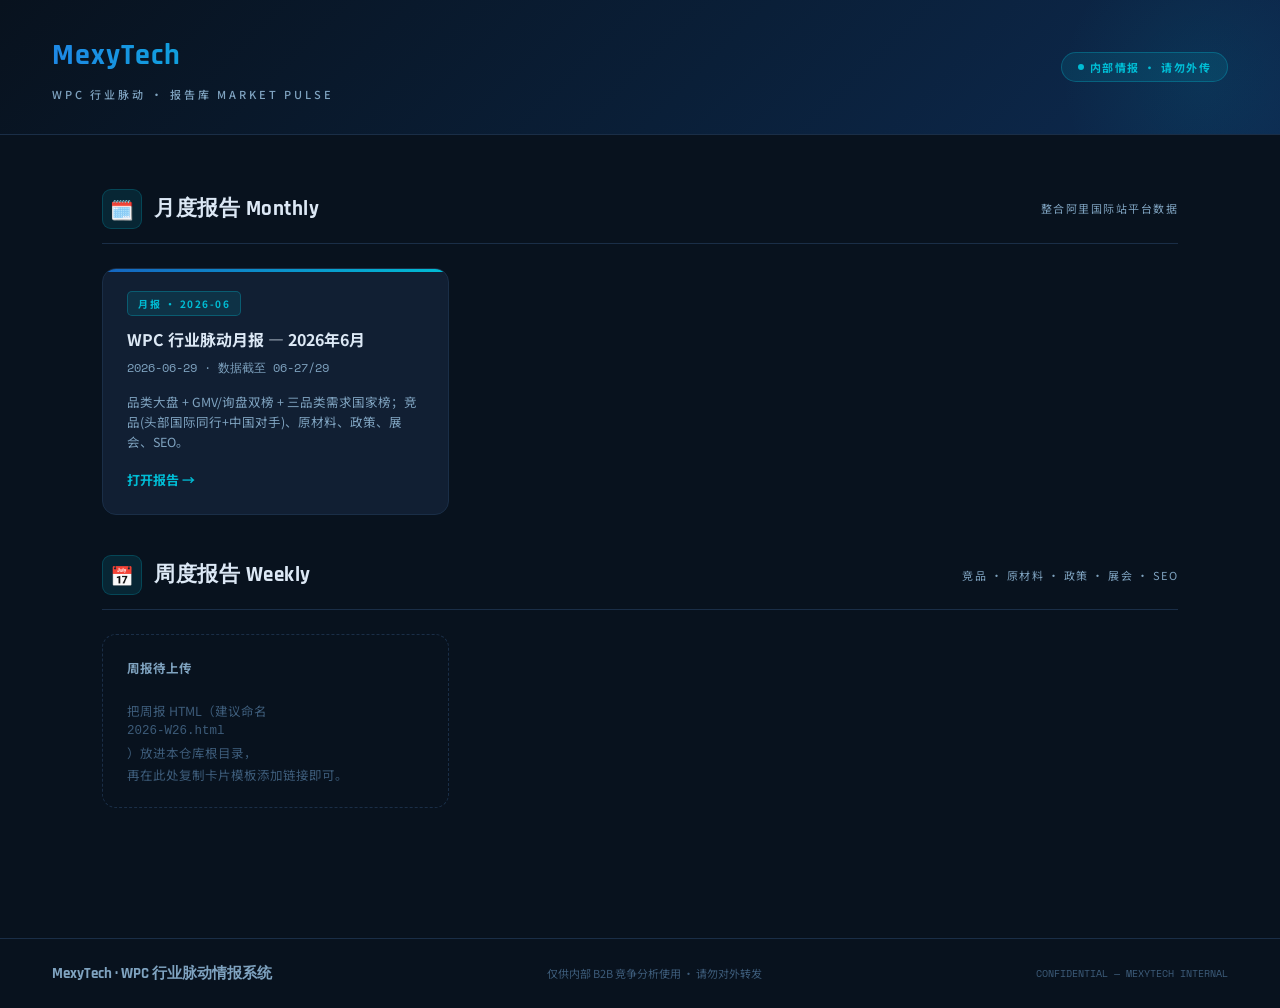
==== index.html @ 95f2278e "Init: MexyTech WPC market-pulse report library - index.html landing (report cards, noindex) - monthl" ====
<!DOCTYPE html><html lang="zh-CN"><head><meta charset="UTF-8"><meta name="viewport" content="width=device-width, initial-scale=1.0"><meta name="robots" content="noindex, nofollow"><title>MexyTech · WPC 行业脉动 · 报告库</title><style>@import url('https://fonts.googleapis.com/css2?family=Noto+Sans+SC:wght@300;400;500;700;900&family=Space+Mono:wght@400;700&family=Rajdhani:wght@600;700&display=swap');:root{--深海:#08121e;--卡片背景:#111f33;--卡片边框:#1a2e47;--主蓝:#1565c0;--亮蓝:#1e88e5;--青色:#00bcd4;--青色淡:rgba(0,188,212,.12);--绿色:#26a65b;--紫色:#8e44ad;--正文主色:#dce8f5;--正文次色:#7fa3c0;--正文暗色:#3d5c7a;}*,*::before,*::after{box-sizing:border-box;margin:0;padding:0;}body{font-family:'Noto Sans SC',sans-serif;background:var(--深海);color:var(--正文主色);line-height:1.7;font-size:14px;min-height:100vh;}header{background:linear-gradient(135deg,#08121e 0%,#0a1f38 55%,#0d2a50 100%);border-bottom:1px solid var(--卡片边框);padding:30px 52px;display:flex;justify-content:space-between;align-items:center;position:relative;overflow:hidden;}header::after{content:'';position:absolute;top:-60px;right:-60px;width:280px;height:280px;background:radial-gradient(circle,rgba(0,188,212,.08),transparent 70%);border-radius:50%;pointer-events:none;}.logo-name{font-family:'Rajdhani',sans-serif;font-size:30px;font-weight:700;background:linear-gradient(90deg,#1e88e5,#00bcd4);-webkit-background-clip:text;-webkit-text-fill-color:transparent;letter-spacing:1px;}.logo-sub{font-size:11px;color:var(--正文次色);letter-spacing:3px;font-weight:500;margin-top:4px;}.live-badge{display:inline-flex;align-items:center;gap:6px;background:var(--青色淡);border:1px solid rgba(0,188,212,.3);border-radius:20px;padding:5px 16px;font-size:11px;font-weight:700;color:var(--青色);letter-spacing:1.5px;}.dot{width:6px;height:6px;background:var(--青色);border-radius:50%;animation:blink 1.5s infinite;}@keyframes blink{0%,100%{opacity:1}50%{opacity:.2}}main{max-width:1180px;margin:0 auto;padding:44px 52px 90px;}.节标题栏{display:flex;align-items:center;gap:12px;margin:10px 0 24px;padding-bottom:14px;border-bottom:1px solid var(--卡片边框);}.节图标{width:40px;height:40px;background:var(--青色淡);border:1px solid rgba(0,188,212,.22);border-radius:9px;display:flex;align-items:center;justify-content:center;font-size:19px;}.节名{font-family:'Rajdhani',sans-serif;font-size:21px;font-weight:700;letter-spacing:.5px;}.节副{font-size:11px;color:var(--正文次色);margin-left:auto;letter-spacing:1.5px;}.卡网格{display:grid;grid-template-columns:repeat(auto-fill,minmax(320px,1fr));gap:18px;margin-bottom:40px;}.报告卡{display:block;text-decoration:none;background:var(--卡片背景);border:1px solid var(--卡片边框);border-radius:14px;padding:22px 24px;position:relative;overflow:hidden;transition:border-color .18s,transform .18s;}.报告卡::before{content:'';position:absolute;top:0;left:0;right:0;height:3px;}.报告卡.月::before{background:linear-gradient(90deg,var(--主蓝),var(--青色));}.报告卡.周::before{background:var(--绿色);}.报告卡:hover{border-color:rgba(0,188,212,.4);transform:translateY(-3px);}.卡标签{display:inline-block;font-size:10px;font-weight:700;letter-spacing:1.5px;padding:3px 10px;border-radius:5px;margin-bottom:12px;}.卡标签.月{background:var(--青色淡);color:var(--青色);border:1px solid rgba(0,188,212,.3);}.卡标签.周{background:rgba(38,166,91,.12);color:var(--绿色);border:1px solid rgba(38,166,91,.3);}.卡标题{font-size:16px;font-weight:700;color:var(--正文主色);line-height:1.4;margin-bottom:8px;}.卡日期{font-family:'Space Mono',monospace;font-size:12px;color:var(--正文次色);margin-bottom:14px;}.卡摘要{font-size:12.5px;color:var(--正文次色);line-height:1.6;margin-bottom:16px;}.卡链接{font-size:13px;font-weight:700;color:var(--青色);display:inline-flex;align-items:center;gap:6px;}.占位卡{background:rgba(8,18,30,.5);border:1px dashed var(--卡片边框);border-radius:14px;padding:22px 24px;display:flex;flex-direction:column;justify-content:center;color:var(--正文暗色);font-size:12.5px;line-height:1.7;}.占位卡 b{color:var(--正文次色);}footer{border-top:1px solid var(--卡片边框);padding:22px 52px;display:flex;justify-content:space-between;align-items:center;font-size:11px;color:var(--正文暗色);flex-wrap:wrap;gap:10px;}.底部品牌{font-family:'Rajdhani',sans-serif;font-weight:700;font-size:15px;color:var(--正文次色);}@media(max-width:760px){header,footer{flex-direction:column;gap:14px;padding:24px;text-align:center;}main{padding:28px 22px 60px;}}</style></head><body>
<header>
  <div>
    <div class="logo-name">MexyTech</div>
    <div class="logo-sub">WPC 行业脉动 · 报告库 MARKET PULSE</div>
  </div>
  <div class="live-badge"><span class="dot"></span> 内部情报 · 请勿外传</div>
</header>
<main>

  <!-- ========= 月报 ========= -->
  <div class="节标题栏">
    <div class="节图标">🗓️</div>
    <div class="节名">月度报告 Monthly</div>
    <div class="节副">整合阿里国际站平台数据</div>
  </div>
  <div class="卡网格">
    <a class="报告卡 月" href="monthly-2026-06.html">
      <span class="卡标签 月">月报 · 2026-06</span>
      <div class="卡标题">WPC 行业脉动月报 — 2026年6月</div>
      <div class="卡日期">2026-06-29 · 数据截至 06-27/29</div>
      <div class="卡摘要">品类大盘 + GMV/询盘双榜 + 三品类需求国家榜；竞品(头部国际同行+中国对手)、原材料、政策、展会、SEO。</div>
      <span class="卡链接">打开报告 →</span>
    </a>
  </div>

  <!-- ========= 周报 ========= -->
  <div class="节标题栏">
    <div class="节图标">📅</div>
    <div class="节名">周度报告 Weekly</div>
    <div class="节副">竞品 · 原材料 · 政策 · 展会 · SEO</div>
  </div>
  <div class="卡网格">
    <!-- 新增一期周报：复制下面这段，改 href / 期次 / 标题 / 日期 即可
    <a class="报告卡 周" href="2026-W26.html">
      <span class="卡标签 周">周报 · W26</span>
      <div class="卡标题">WPC 行业脉动 — 2026 第26周</div>
      <div class="卡日期">2026-06-29</div>
      <div class="卡摘要">本周竞品/原材料/政策/展会要点。</div>
      <span class="卡链接">打开报告 →</span>
    </a>
    -->
    <div class="占位卡">
      <b>周报待上传</b><br>把周报 HTML（建议命名 <code>2026-W26.html</code>）放进本仓库根目录，<br>再在此处复制卡片模板添加链接即可。
    </div>
  </div>

</main>
<footer>
  <div class="底部品牌">MexyTech · WPC 行业脉动情报系统</div>
  <div>仅供内部 B2B 竞争分析使用 · 请勿对外转发</div>
  <div style="font-family:'Space Mono',monospace;font-size:10px;">CONFIDENTIAL — MEXYTECH INTERNAL</div>
</footer>
</body></html>
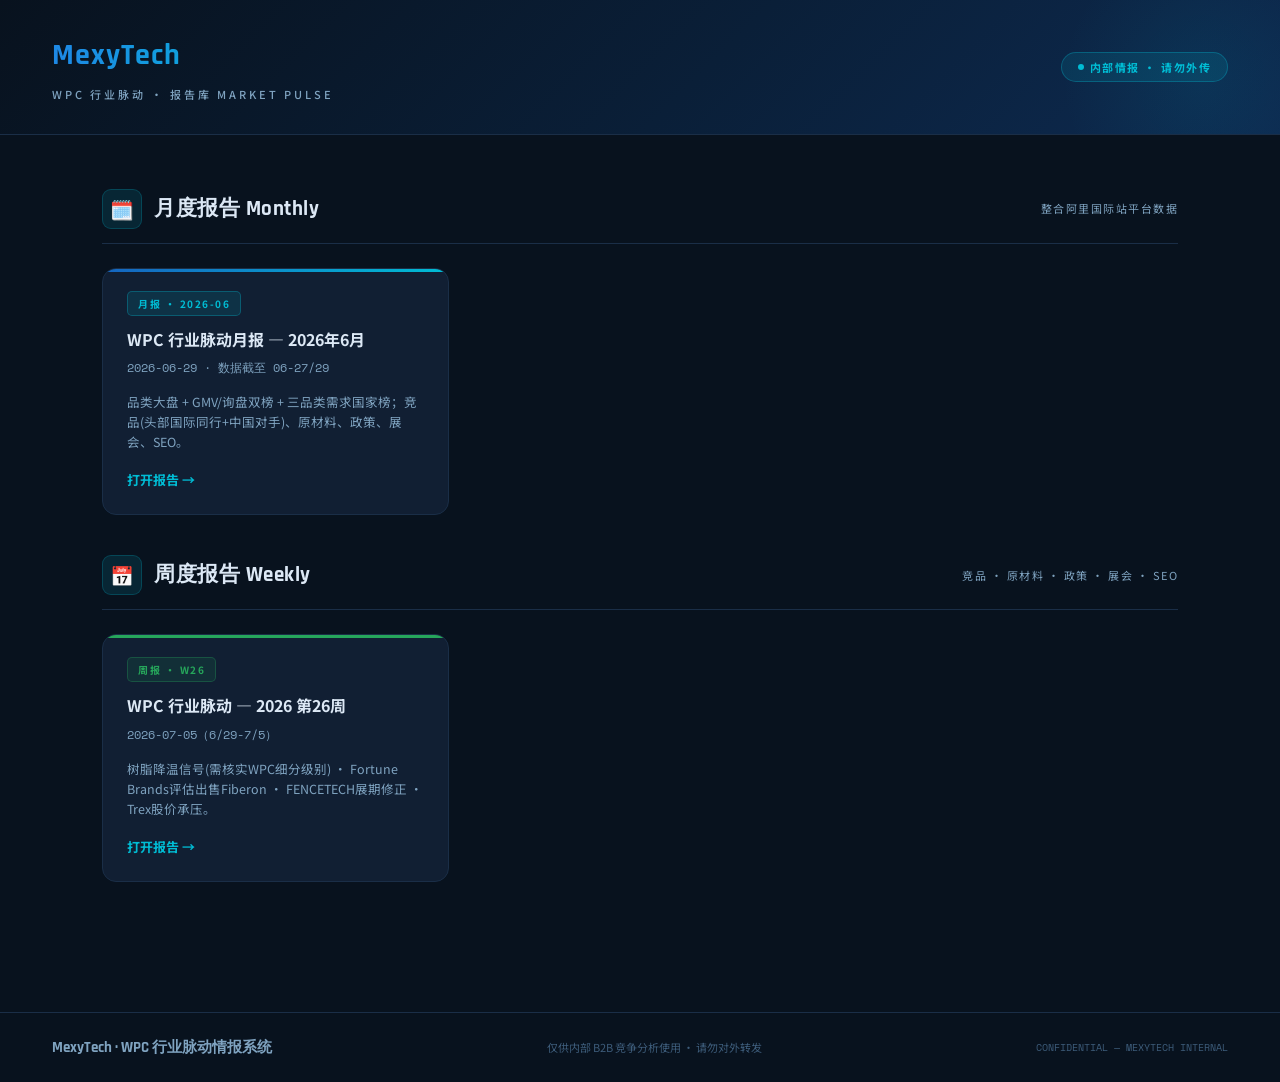
==== commit 3991442c: "Add W26 weekly report + fix corrupted pulse.css encoding - 2026-W26.html: resin cooling signal (2-so" ====
--- a/index.html
+++ b/index.html
@@ -32,17 +32,21 @@
   </div>
   <div class="卡网格">
     <!-- 新增一期周报：复制下面这段，改 href / 期次 / 标题 / 日期 即可
-    <a class="报告卡 周" href="2026-W26.html">
-      <span class="卡标签 周">周报 · W26</span>
-      <div class="卡标题">WPC 行业脉动 — 2026 第26周</div>
-      <div class="卡日期">2026-06-29</div>
+    <a class="报告卡 周" href="2026-W27.html">
+      <span class="卡标签 周">周报 · W27</span>
+      <div class="卡标题">WPC 行业脉动 — 2026 第27周</div>
+      <div class="卡日期">2026-07-12</div>
       <div class="卡摘要">本周竞品/原材料/政策/展会要点。</div>
       <span class="卡链接">打开报告 →</span>
     </a>
     -->
-    <div class="占位卡">
-      <b>周报待上传</b><br>把周报 HTML（建议命名 <code>2026-W26.html</code>）放进本仓库根目录，<br>再在此处复制卡片模板添加链接即可。
-    </div>
+    <a class="报告卡 周" href="2026-W26.html">
+      <span class="卡标签 周">周报 · W26</span>
+      <div class="卡标题">WPC 行业脉动 — 2026 第26周</div>
+      <div class="卡日期">2026-07-05（6/29-7/5）</div>
+      <div class="卡摘要">树脂降温信号(需核实WPC细分级别) · Fortune Brands评估出售Fiberon · FENCETECH展期修正 · Trex股价承压。</div>
+      <span class="卡链接">打开报告 →</span>
+    </a>
   </div>
 
 </main>
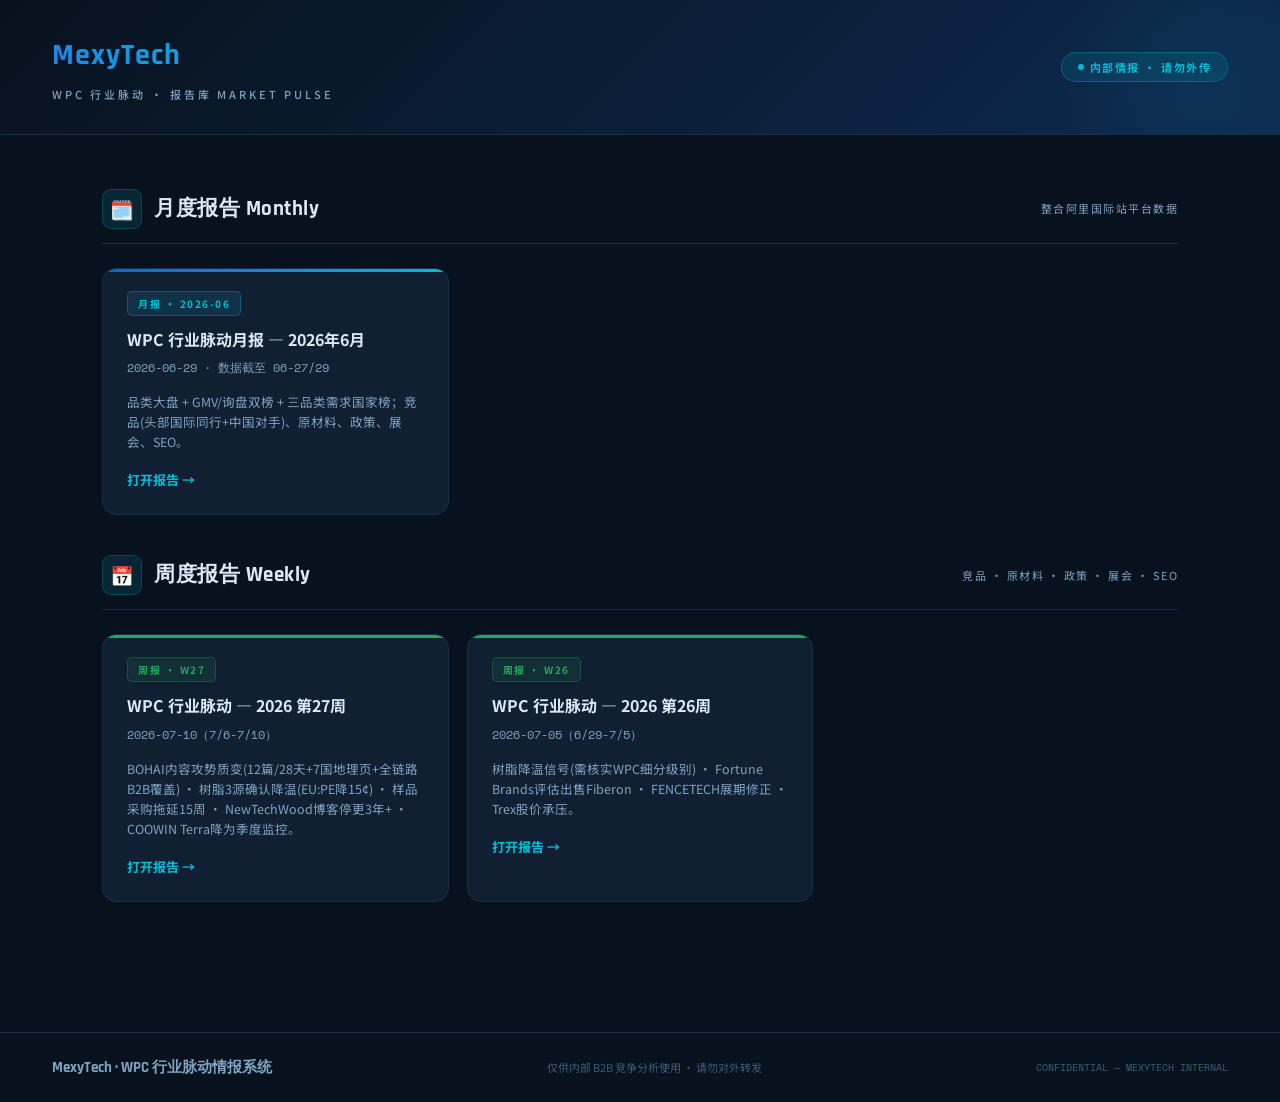
==== commit 4975dfab: "W27: BOHAI内容质变(12篇28天+7国)·树脂3源降温·NewTechWood博客停更3年·COOWIN Terra降级" ====
--- a/index.html
+++ b/index.html
@@ -40,6 +40,13 @@
       <span class="卡链接">打开报告 →</span>
     </a>
     -->
+    <a class="报告卡 周" href="2026-W27.html">
+      <span class="卡标签 周">周报 · W27</span>
+      <div class="卡标题">WPC 行业脉动 — 2026 第27周</div>
+      <div class="卡日期">2026-07-10（7/6-7/10）</div>
+      <div class="卡摘要">BOHAI内容攻势质变(12篇/28天+7国地理页+全链路B2B覆盖) · 树脂3源确认降温(EU:PE降15¢) · 样品采购拖延15周 · NewTechWood博客停更3年+ · COOWIN Terra降为季度监控。</div>
+      <span class="卡链接">打开报告 →</span>
+    </a>
     <a class="报告卡 周" href="2026-W26.html">
       <span class="卡标签 周">周报 · W26</span>
       <div class="卡标题">WPC 行业脉动 — 2026 第26周</div>
